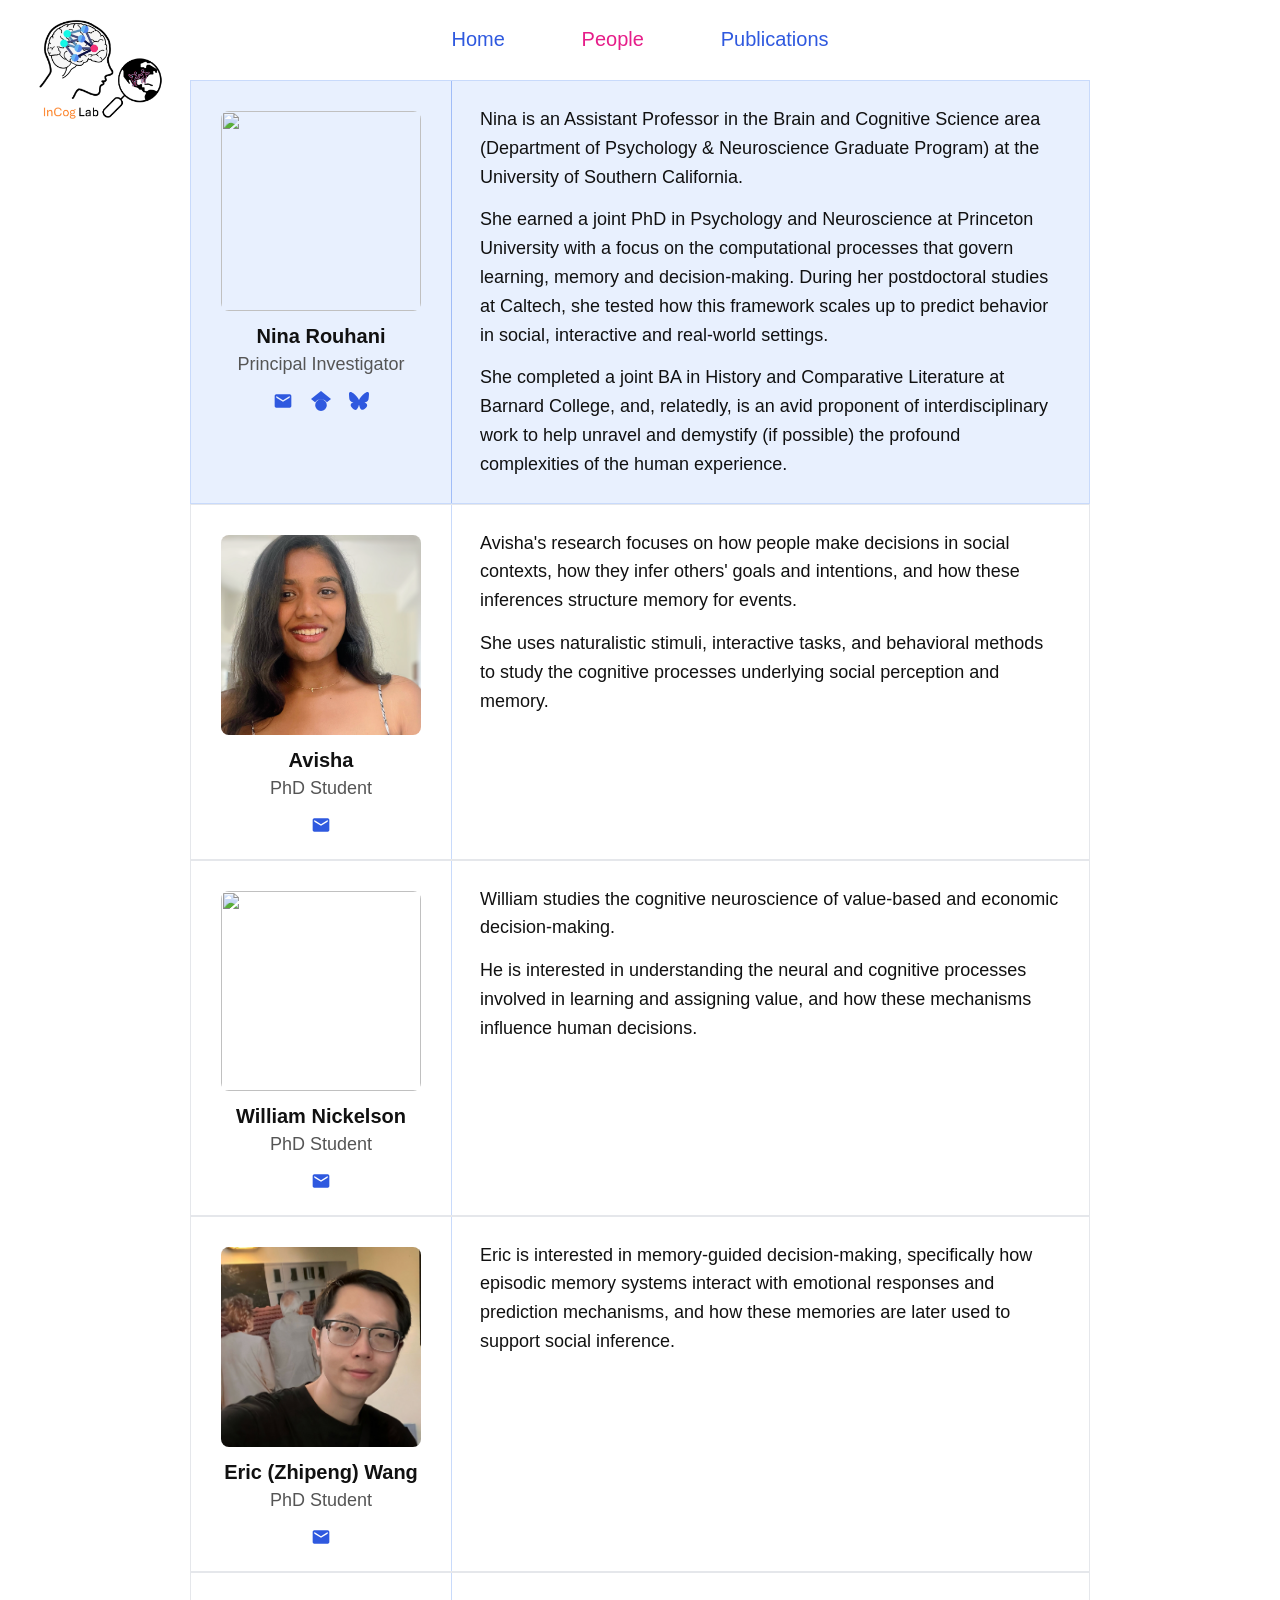
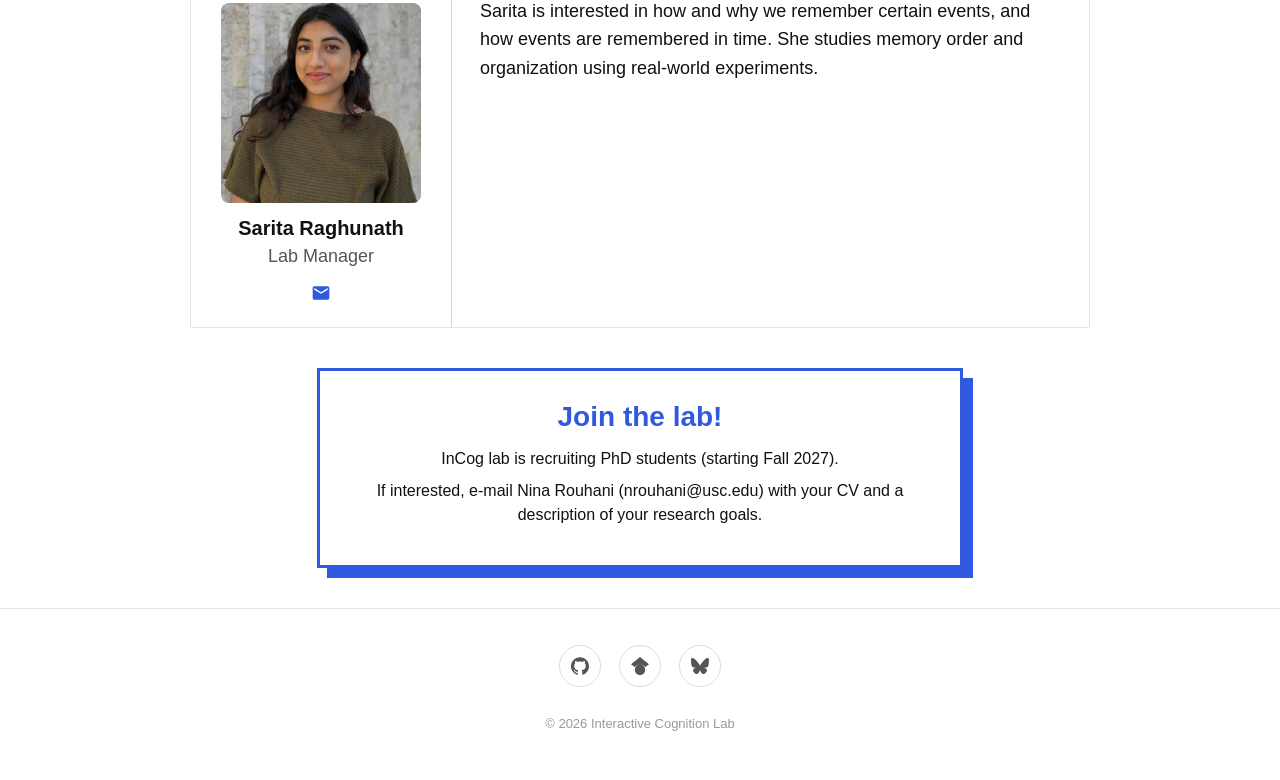
==== people.html @ 57843664 "Update people.html" ====
<!DOCTYPE html>
<html lang="en">
<head>
  <meta charset="UTF-8">
  <title>People | InCog Lab</title>
<meta name="description" content="Nina Rouhani">
<meta property="og:title" content="Dr. Nina Rouhani">
<meta property="og:description" content="Nina Rouhani">
<meta property="og:url" content="https://incoglab.github.io/people.html">

  <link rel="preload" href="images/facpic.jpg" as="image">
  <link rel="preload" href="images/avishacr.jpg" as="image">
  <link rel="stylesheet" href="styles.css">
  <link rel="stylesheet" href="people.css">
</head>
<body>

<img src="images/iconmini.jpg" class="mini-logo">

<nav>
  <a href="index.html">Home</a>
  <a href="people.html" class="active">People</a>
  <a href="publications.html">Publications</a>
</nav>

<div class="people-page">

  <!-- PI -->
  <div class="person-row pi">
    <div class="person-left">
      <img src="images/facpic.jpg" class="person-photo">
      <p class="person-name">Nina Rouhani</p>
      <p class="person-role">Principal Investigator</p>
      <div class="person-icons">
        <a href="mailto:nrouhani@usc.edu" class="person-link" title="Email">
          <svg viewBox="0 0 24 24" xmlns="http://www.w3.org/2000/svg"><path d="M20 4H4c-1.1 0-2 .9-2 2v12c0 1.1.9 2 2 2h16c1.1 0 2-.9 2-2V6c0-1.1-.9-2-2-2zm0 4l-8 5-8-5V6l8 5 8-5v2z"/></svg>
        </a>
        <a href="https://scholar.google.com/citations?user=mH-FwtcAAAAJ&hl=en" class="person-link" title="Google Scholar">
          <svg viewBox="0 0 24 24" xmlns="http://www.w3.org/2000/svg"><path d="M12 24a7 7 0 1 1 0-14 7 7 0 0 1 0 14zm0-24L0 9.5l4.838 3.94A8 8 0 0 1 12 10a8 8 0 0 1 7.162 3.44L24 9.5z"/></svg>
        </a>
        <a href="https://bsky.app/profile/ninarouhani.bsky.social" class="person-link" title="Bluesky">
          <svg viewBox="0 0 24 24" xmlns="http://www.w3.org/2000/svg"><path d="M12 10.8c-1.087-2.114-4.046-6.053-6.798-7.995C2.566.944 1.561 1.266.902 1.565.139 1.908 0 3.08 0 3.768c0 .69.378 5.65.624 6.479.815 2.736 3.713 3.66 6.383 3.364.136-.02.275-.039.415-.056-.138.022-.276.04-.415.056-3.912.58-7.387 2.005-2.83 7.078 5.013 5.19 6.87-1.113 7.823-4.308.953 3.195 2.05 9.271 7.733 4.308 4.267-4.308 1.172-6.498-2.74-7.078a8.741 8.741 0 0 1-.415-.056c.14.017.279.036.415.056 2.67.297 5.568-.628 6.383-3.364.246-.828.624-5.79.624-6.478 0-.69-.139-1.861-.902-2.204-.659-.299-1.664-.62-4.3 1.24C16.046 4.748 13.087 8.687 12 10.8z"/></svg>
        </a>
      </div>
    </div>
    <div class="person-bio">
    <p>Nina is an Assistant Professor in the Brain and Cognitive Science area (Department of Psychology & Neuroscience Graduate Program) at the University of Southern California.</p>
      <p>She earned a joint PhD in Psychology and Neuroscience at Princeton University with a focus on the computational processes that govern learning, memory and decision-making. During her postdoctoral studies at Caltech, she tested how this framework scales up to predict behavior in social, interactive and real-world settings.</p>
      <p>She completed a joint BA in History and Comparative Literature at Barnard College, and, relatedly, is an avid proponent of interdisciplinary work to help unravel and demystify (if possible) the profound complexities of the human experience.</p>
    </div>
  </div>

  <!-- Avisha -->
  <div class="person-row">
    <div class="person-left">
      <img src="images/avishacr.jpg" class="person-photo">
      <p class="person-name">Avisha</p>
      <p class="person-role">PhD Student</p>
      <div class="person-icons">
        <a href="mailto:avisha@usc.edu" class="person-link" title="Email">
          <svg viewBox="0 0 24 24" xmlns="http://www.w3.org/2000/svg"><path d="M20 4H4c-1.1 0-2 .9-2 2v12c0 1.1.9 2 2 2h16c1.1 0 2-.9 2-2V6c0-1.1-.9-2-2-2zm0 4l-8 5-8-5V6l8 5 8-5v2z"/></svg>
        </a>
      </div>
    </div>
    <div class="person-bio">
      <p>Avisha's research focuses on how people make decisions in social contexts, how they infer others' goals and intentions, and how these inferences structure memory for events.</p>
      <p>She uses naturalistic stimuli, interactive tasks, and behavioral methods to study the cognitive processes underlying social perception and memory.</p>
    </div>
  </div>

  <!-- Will -->
  <div class="person-row">
    <div class="person-left">
      <img src="images/will.jpg" class="person-photo">
      <p class="person-name">William Nickelson</p>
      <p class="person-role">PhD Student</p>
      <div class="person-icons">
        <a href="mailto:wnickels@usc.edu" class="person-link" title="Email">
          <svg viewBox="0 0 24 24" xmlns="http://www.w3.org/2000/svg"><path d="M20 4H4c-1.1 0-2 .9-2 2v12c0 1.1.9 2 2 2h16c1.1 0 2-.9 2-2V6c0-1.1-.9-2-2-2zm0 4l-8 5-8-5V6l8 5 8-5v2z"/></svg>
        </a>
      </div>
    </div>
    <div class="person-bio">
      <p>William studies the cognitive neuroscience of value-based and economic decision-making.</p>
      <p>He is interested in understanding the neural and cognitive processes involved in learning and assigning value, and how these mechanisms influence human decisions.</p>
    </div>
  </div>

  <!-- Eric -->
  <div class="person-row">
    <div class="person-left">
      <img src="images/eric.jpg" class="person-photo">
      <p class="person-name">Eric (Zhipeng) Wang</p>
      <p class="person-role">PhD Student</p>
      <div class="person-icons">
        <a href="mailto:wangzhip@usc.edu" class="person-link" title="Email">
          <svg viewBox="0 0 24 24" xmlns="http://www.w3.org/2000/svg"><path d="M20 4H4c-1.1 0-2 .9-2 2v12c0 1.1.9 2 2 2h16c1.1 0 2-.9 2-2V6c0-1.1-.9-2-2-2zm0 4l-8 5-8-5V6l8 5 8-5v2z"/></svg>
        </a>
      </div>
    </div>
    <div class="person-bio">
      <p>Eric is interested in memory-guided decision-making, specifically how episodic memory systems interact with emotional responses and prediction mechanisms, and how these memories are later used to support social inference.</p>
    </div>
  </div>

  <!-- Sarita -->
  <div class="person-row">
    <div class="person-left">
      <img src="images/sarita.jpg" class="person-photo">
      <p class="person-name">Sarita Raghunath</p>
      <p class="person-role">Lab Manager</p>
      <div class="person-icons">
        <a href="mailto:saritara@usc.edu" class="person-link" title="Email">
          <svg viewBox="0 0 24 24" xmlns="http://www.w3.org/2000/svg"><path d="M20 4H4c-1.1 0-2 .9-2 2v12c0 1.1.9 2 2 2h16c1.1 0 2-.9 2-2V6c0-1.1-.9-2-2-2zm0 4l-8 5-8-5V6l8 5 8-5v2z"/></svg>
        </a>
      </div>
    </div>
    <div class="person-bio">
      <p> Sarita is interested in how and why we remember certain events, and how events are remembered in time. She studies memory order and organization using real-world experiments.</p>
    </div>
  </div>

  <!-- Join the lab -->
  <div class="join-box"> 
    <h2>Join the lab!</h2>
    <p>InCog lab is recruiting PhD students (starting Fall 2027).</p>
    <p>If interested, e-mail Nina Rouhani (nrouhani@usc.edu) with your CV and a description of your research goals.</p>
  </div>

</div>

<footer>
  <div class="social-icons">
    <a href="mailto:nrouhani@usc.edu" class="social-link" title="Email">
      <svg viewBox="0 0 24 24" xmlns="http://www.w3.org/2000/svg">
        <path d="M12 .297c-6.63 0-12 5.373-12 12 0 5.303 3.438 9.8 8.205 11.385.6.113.82-.258.82-.577 0-.285-.01-1.04-.015-2.04-3.338.724-4.042-1.61-4.042-1.61C4.422 18.07 3.633 17.7 3.633 17.7c-1.087-.744.084-.729.084-.729 1.205.084 1.838 1.236 1.838 1.236 1.07 1.835 2.809 1.305 3.495.998.108-.776.417-1.305.76-1.605-2.665-.3-5.466-1.332-5.466-5.93 0-1.31.465-2.38 1.235-3.22-.135-.303-.54-1.523.105-3.176 0 0 1.005-.322 3.3 1.23.96-.267 1.98-.399 3-.405 1.02.006 2.04.138 3 .405 2.28-1.552 3.285-1.23 3.285-1.23.645 1.653.24 2.873.12 3.176.765.84 1.23 1.91 1.23 3.22 0 4.61-2.805 5.625-5.475 5.92.42.36.81 1.096.81 2.22 0 1.606-.015 2.896-.015 3.286 0 .315.21.69.825.57C20.565 22.092 24 17.592 24 12.297c0-6.627-5.373-12-12-12"/>
      </svg>
    </a>
    <a href="https://scholar.google.com/citations?user=mH-FwtcAAAAJ&hl=en" class="social-link" title="Google Scholar">
      <svg viewBox="0 0 24 24" xmlns="http://www.w3.org/2000/svg">
        <path d="M12 24a7 7 0 1 1 0-14 7 7 0 0 1 0 14zm0-24L0 9.5l4.838 3.94A8 8 0 0 1 12 10a8 8 0 0 1 7.162 3.44L24 9.5z"/>
      </svg>
    </a>
    <a href="https://bsky.app/profile/ninarouhani.bsky.social" class="social-link" title="Bluesky">
      <svg role="img" viewBox="0 0 24 24" xmlns="http://www.w3.org/2000/svg"><title>Bluesky</title><path d="M5.202 2.857C7.954 4.922 10.913 9.11 12 11.358c1.087-2.247 4.046-6.436 6.798-8.501C20.783 1.366 24 .213 24 3.883c0 .732-.42 6.156-.667 7.037-.856 3.061-3.978 3.842-6.755 3.37 4.854.826 6.089 3.562 3.422 6.299-5.065 5.196-7.28-1.304-7.847-2.97-.104-.305-.152-.448-.153-.327 0-.121-.05.022-.153.327-.568 1.666-2.782 8.166-7.847 2.97-2.667-2.737-1.432-5.473 3.422-6.3-2.777.473-5.899-.308-6.755-3.369C.42 10.04 0 4.615 0 3.883c0-3.67 3.217-2.517 5.202-1.026"/></svg>
    </a>
  </div>
  <p class="footer-text">© 2026 Interactive Cognition Lab</p>
</footer>

</body>
</html>
---- styles.css ----
html, body {
  margin: 0;
  padding: 0;
  overflow-x: hidden;
  overflow-y: auto;
  font-family: Arial, Helvetica, sans-serif;
  background: white;
}

body {
  color: #111;
  position: relative;
}

img {
  display: block;
}

.mini-logo {
  position: absolute;
  top: 10px;
  left: 20px;
  width: 150px;
  height: auto;
  z-index: 20;
}

nav {
  position: absolute;
  top: 28px;
  left: 50%;
  transform: translateX(-50%);
  z-index: 20;
  display: flex;
  align-items: center;
  gap: clamp(40px, 6vw, 110px);
}

nav a {
  text-decoration: none;
  font-size: 20px;
  font-weight: 500;
  color: #2f59df;
}
nav a.active {
  color: #e61d89;
}

nav a.active:hover,
nav a:hover {
  color: #f96e05;
}

.section {
  box-sizing: border-box;
  min-height: auto;
}

.section.white {
  display: flex;
  align-items: center;
  justify-content: center;
  gap: 24px;
  padding: 80px 70px 50px;
  background: white;
  min-height: 70vh;
}


.big-logo {
  width: auto;
  height: 250px;
  flex-shrink: 0;
}

.white-text {
  display: flex;
  flex-direction: column;
  gap: 10px;
  max-width: 690px;
  text-align: center
}

.section.white h4 {
  margin: 0;
  font-size: 20px;
  font-weight: 400;
  line-height: 1.25;
  text-align: center;
}

.section.white p {
  margin: 8px 0 0;
  font-size: 20px;
  font-weight: 400;
  line-height: 1.25;
  text-align: center;
}


.section.blue {
  position: relative;
  background: #6699ff;
  padding: 40px 0 80px;
  min-height: 70vh;
  overflow: hidden;
}

.section.blue h4 {
  position: relative;
  z-index: 1;
  width: min(82vw, 980px);
  margin: 0 auto 14px;
  background: white;
  border-radius: 28px;
  padding: 16px 28px;
  box-sizing: border-box;
  color: #2453d6;
  font-size: 20px;
  font-weight: 400;
  line-height: 1.25;
  text-align: center;
}

.section.blue p {
  position: relative;
  z-index: 1;
  width: min(82vw, 980px);
  margin: 12px auto;
  background: white;
  padding: 18px 28px;
  box-sizing: border-box;
  color: #e61d89;
  font-size: 20px;
  font-weight: 400;
  line-height: 1.25;
  text-align: center;
  border-right: 6px solid #e61d89;
  border-bottom: 6px solid #e61d89;
}

footer {
  background: white;
  border-top: 1px solid #e5e7eb;
  padding: 36px 70px;
  display: flex;
  flex-direction: column;
  align-items: center;
  gap: 16px;
}

.footer-text {
  font-size: 13px;
  color: #999;
}

.social-icons {
  display: flex;
  gap: 18px;
  align-items: center;
}

.social-link {
  display: flex;
  align-items: center;
  justify-content: center;
  width: 40px;
  height: 40px;
  border-radius: 50%;
  border: 1.5px solid #ddd;
  color: #555;
  text-decoration: none;
  transition: border-color 0.2s, color 0.2s;
}

.social-link:hover {
  border-color: #2f59df;
  color: #2f59df;
}

.social-link svg {
  width: 18px;
  height: 18px;
  fill: currentColor;
}

@media (max-width: 1000px) {
  nav {
    right: 30px;
    gap: 40px;
  }

  .section.white {
    flex-direction: column;
    text-align: center;
  }

  .white-text {
    max-width: 760px;
  }

  .section.white p {
    text-align: center;
  }
}.page-header {
  position: relative;
  height: 150px;
}
---- people.css ----
.people-page {
  padding-top: 80px;
  max-width: 900px;
  margin: 0 auto;
}

.person-row {
  display: flex;
  flex-direction: row;
  border: 1px solid #e5e7eb;
  background: white;
  overflow: hidden;
}

.person-row.pi {
  border-color: #c8dafb;
  background: #e8f0fe;
}

.person-left {
  width: 220px;
  min-width: 220px;
  display: flex;
  flex-direction: column;
  align-items: center;
  padding: 30px 20px 20px;
  gap: 6px;
}

.person-photo {
  width: 200px;
  height: 200px;
  border-radius: 8px;
  object-fit: cover;
  display: block;
}

.person-name {
  margin: 8px 0 0;
  font-size: 20px;
  font-weight: 600;
  color: #111;
  text-align: center;
}

.person-role {
  margin: 0;
  font-size: 18px;
  color: #555;
  text-align: center;
}

.person-icons {
  display: flex;
  gap: 10px;
  margin-top: 6px;
}

.person-link {
  display: flex;
  align-items: center;
  justify-content: center;
  width: 28px;
  height: 28px;
  color: #2f59df;
  text-decoration: none;
}

.person-link svg {
  width: 20px;
  height: 20px;
  fill: currentColor;
}

.person-link:hover {
  color: #e61d89;
}

.person-bio {
  flex: 1;
  min-width: 0;
  padding: 24px 28px;
  background: white;
  border-left: 1px solid #c8dafb;
  font-size: 18px;
  line-height: 1.6;
  color: #111;
  text-align: left;
  columns: 1;
}

.person-row.pi .person-bio {
  background: #e8f0fe;
  border-left-color: #a0bdf8;
}

.person-bio p {
  margin: 0 0 14px;
  width: 100%;
}

.person-bio p:last-child {
  margin-bottom: 0;
}

.join-box {
  margin: 40px auto;
  width: min(80%, 560px);
  border: 3px solid #2f59df;
  padding: 30px 40px;
  text-align: center;
  box-shadow: 10px 10px 0px #2f59df;
}

.join-box h2 {
  color: #2f59df;
  font-size: 28px;
  font-weight: 700;
  margin: 0 0 14px;
}

.join-box p {
  font-size: 16px;
  color: #111;
  line-height: 1.5;
  margin: 0 0 8px;
}
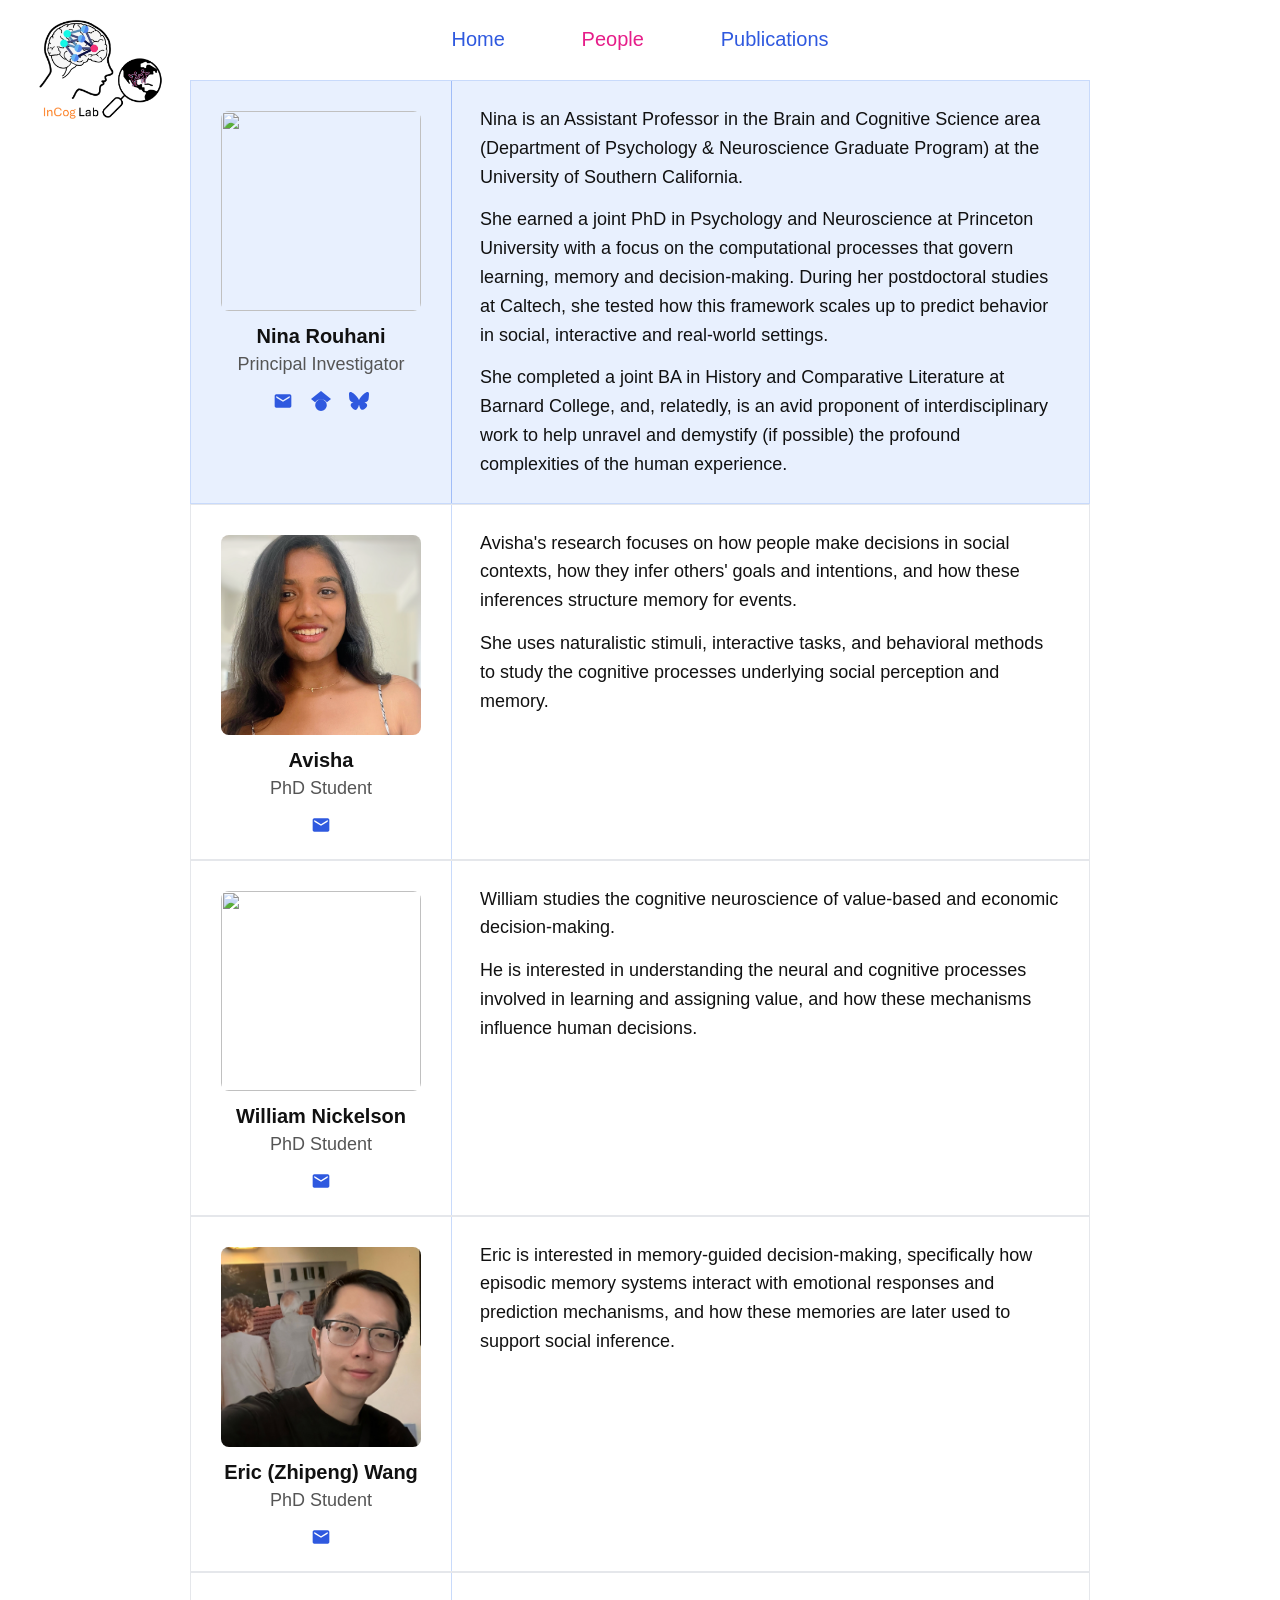
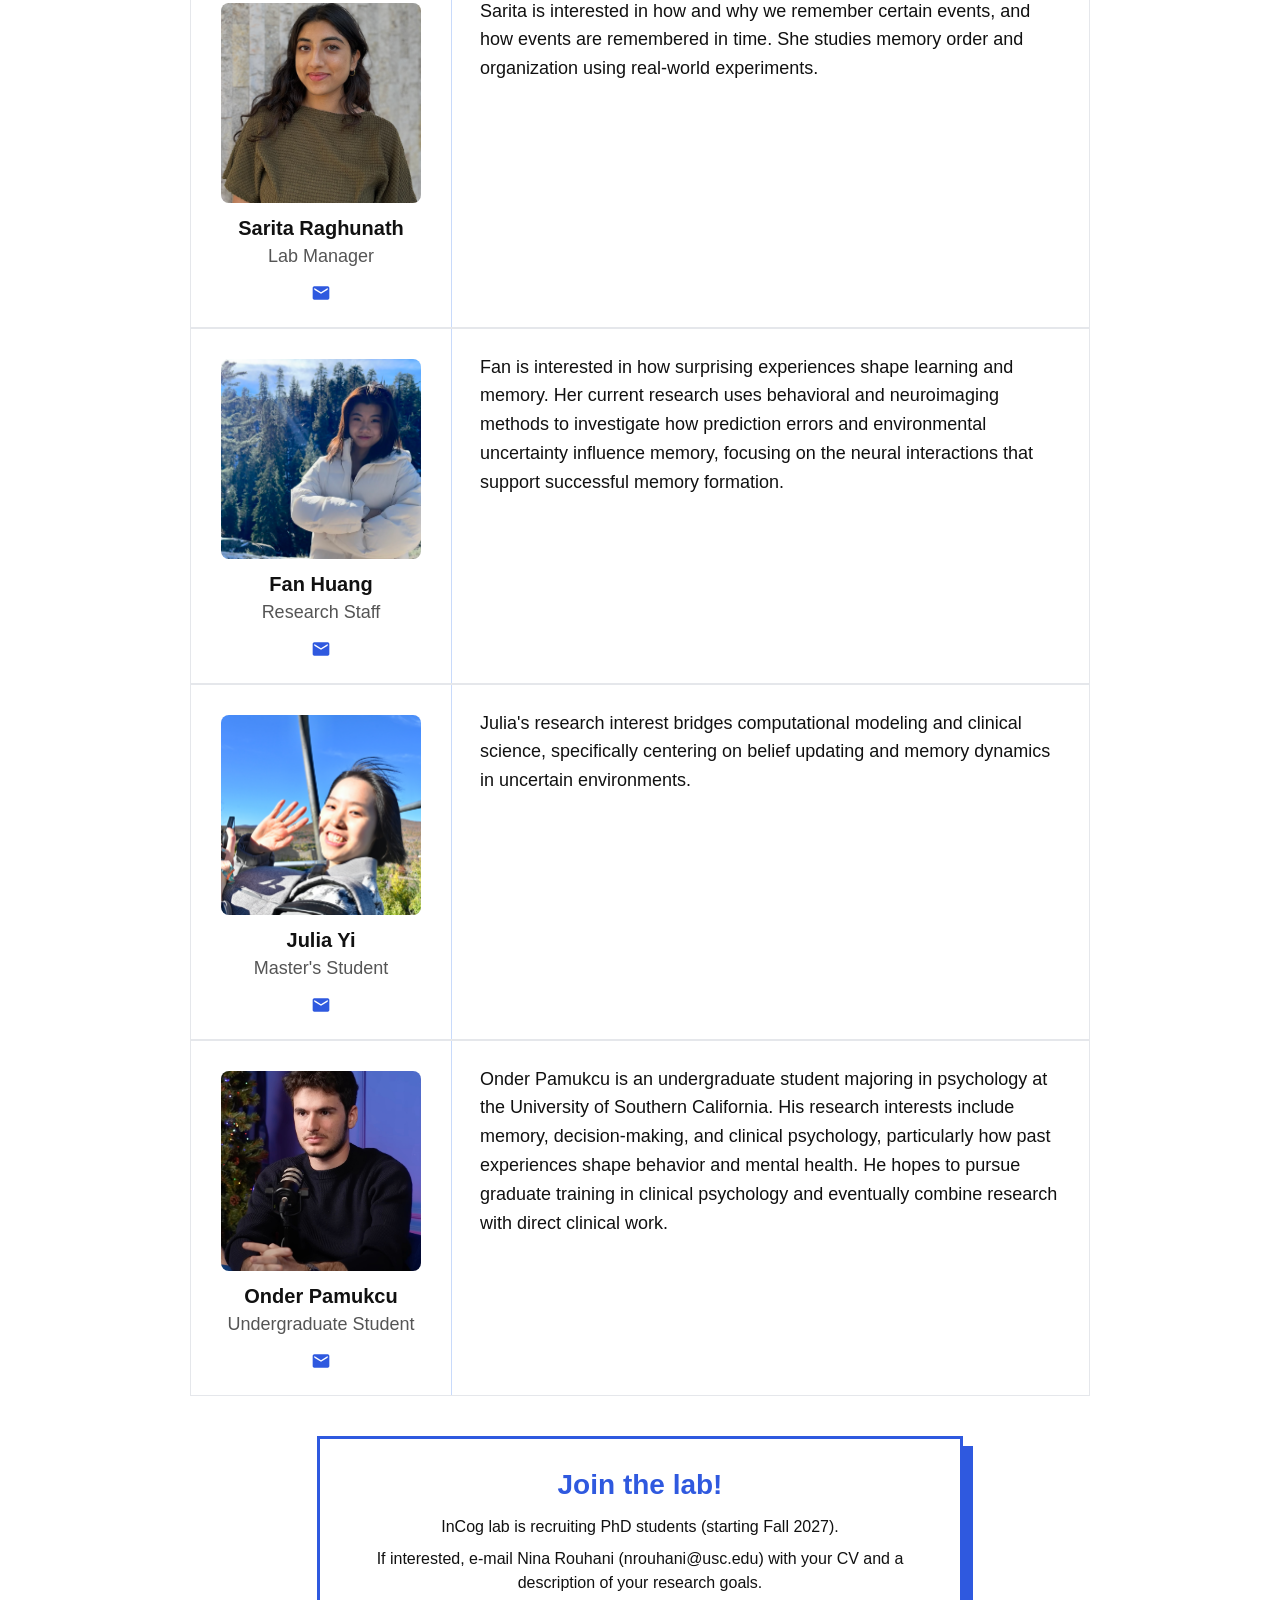
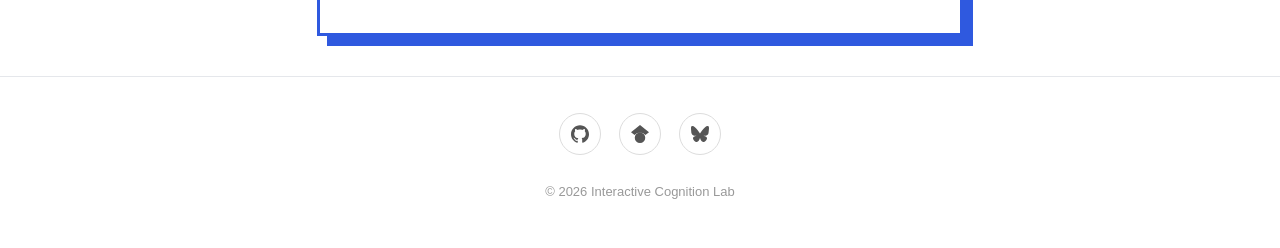
==== commit 35736ef8: "new lab members!" ====
--- a/people.html
+++ b/people.html
@@ -120,6 +120,56 @@
     </div>
   </div>
 
+    <!-- Fan -->
+  <div class="person-row">
+    <div class="person-left">
+      <img src="images/fan_pic.jpg" class="person-photo">
+      <p class="person-name">Fan Huang</p>
+      <p class="person-role">Research Staff</p>
+      <div class="person-icons">
+        <a href="mailto:fhuang06@usc.edu" class="person-link" title="Email">
+          <svg viewBox="0 0 24 24" xmlns="http://www.w3.org/2000/svg"><path d="M20 4H4c-1.1 0-2 .9-2 2v12c0 1.1.9 2 2 2h16c1.1 0 2-.9 2-2V6c0-1.1-.9-2-2-2zm0 4l-8 5-8-5V6l8 5 8-5v2z"/></svg>
+        </a>
+      </div>
+    </div>
+    <div class="person-bio">
+      <p> 
+Fan is interested in how surprising experiences shape learning and memory.
+Her current research uses behavioral and neuroimaging methods to investigate how prediction errors and environmental uncertainty influence memory, focusing on the neural interactions that support successful memory formation.</p>
+    </div>
+  </div>
+    <!-- Julia -->
+  <div class="person-row">
+    <div class="person-left">
+      <img src="images/julia_pic.jpg" class="person-photo">
+      <p class="person-name">Julia Yi</p>
+      <p class="person-role">Master's Student</p>
+      <div class="person-icons">
+        <a href="mailto:jiaheyi@usc.edu" class="person-link" title="Email">
+          <svg viewBox="0 0 24 24" xmlns="http://www.w3.org/2000/svg"><path d="M20 4H4c-1.1 0-2 .9-2 2v12c0 1.1.9 2 2 2h16c1.1 0 2-.9 2-2V6c0-1.1-.9-2-2-2zm0 4l-8 5-8-5V6l8 5 8-5v2z"/></svg>
+        </a>
+      </div>
+    </div>
+    <div class="person-bio">
+      <p>Julia's research interest bridges computational modeling and clinical science, specifically centering on belief updating and memory dynamics in uncertain environments.</p>
+    </div>
+  </div>
+    <!-- Onder -->
+  <div class="person-row">
+    <div class="person-left">
+      <img src="images/onder_pic.jpg" class="person-photo">
+      <p class="person-name">Onder Pamukcu</p>
+      <p class="person-role"> Undergraduate Student</p>
+      <div class="person-icons">
+        <a href="mailto:opamukcu@usc.edu" class="person-link" title="Email">
+          <svg viewBox="0 0 24 24" xmlns="http://www.w3.org/2000/svg"><path d="M20 4H4c-1.1 0-2 .9-2 2v12c0 1.1.9 2 2 2h16c1.1 0 2-.9 2-2V6c0-1.1-.9-2-2-2zm0 4l-8 5-8-5V6l8 5 8-5v2z"/></svg>
+        </a>
+      </div>
+    </div>
+    <div class="person-bio">
+      <p>Onder Pamukcu is an undergraduate student majoring in psychology at the University of Southern California. His research interests include memory, decision-making, and clinical psychology, particularly how past experiences shape behavior and mental health. He hopes to pursue graduate training in clinical psychology and eventually combine research with direct clinical work.</p>
+    </div>
+  </div>
   <!-- Join the lab -->
   <div class="join-box"> 
     <h2>Join the lab!</h2>
--- a/styles.css
+++ b/styles.css
@@ -97,10 +97,9 @@
   text-align: center;
 }
 
-
 .section.blue {
   position: relative;
-  background: #6699ff;
+  background: linear-gradient(135deg, #a1c4fd 0%, #6699ff 100%);
   padding: 40px 0 80px;
   min-height: 70vh;
   overflow: hidden;
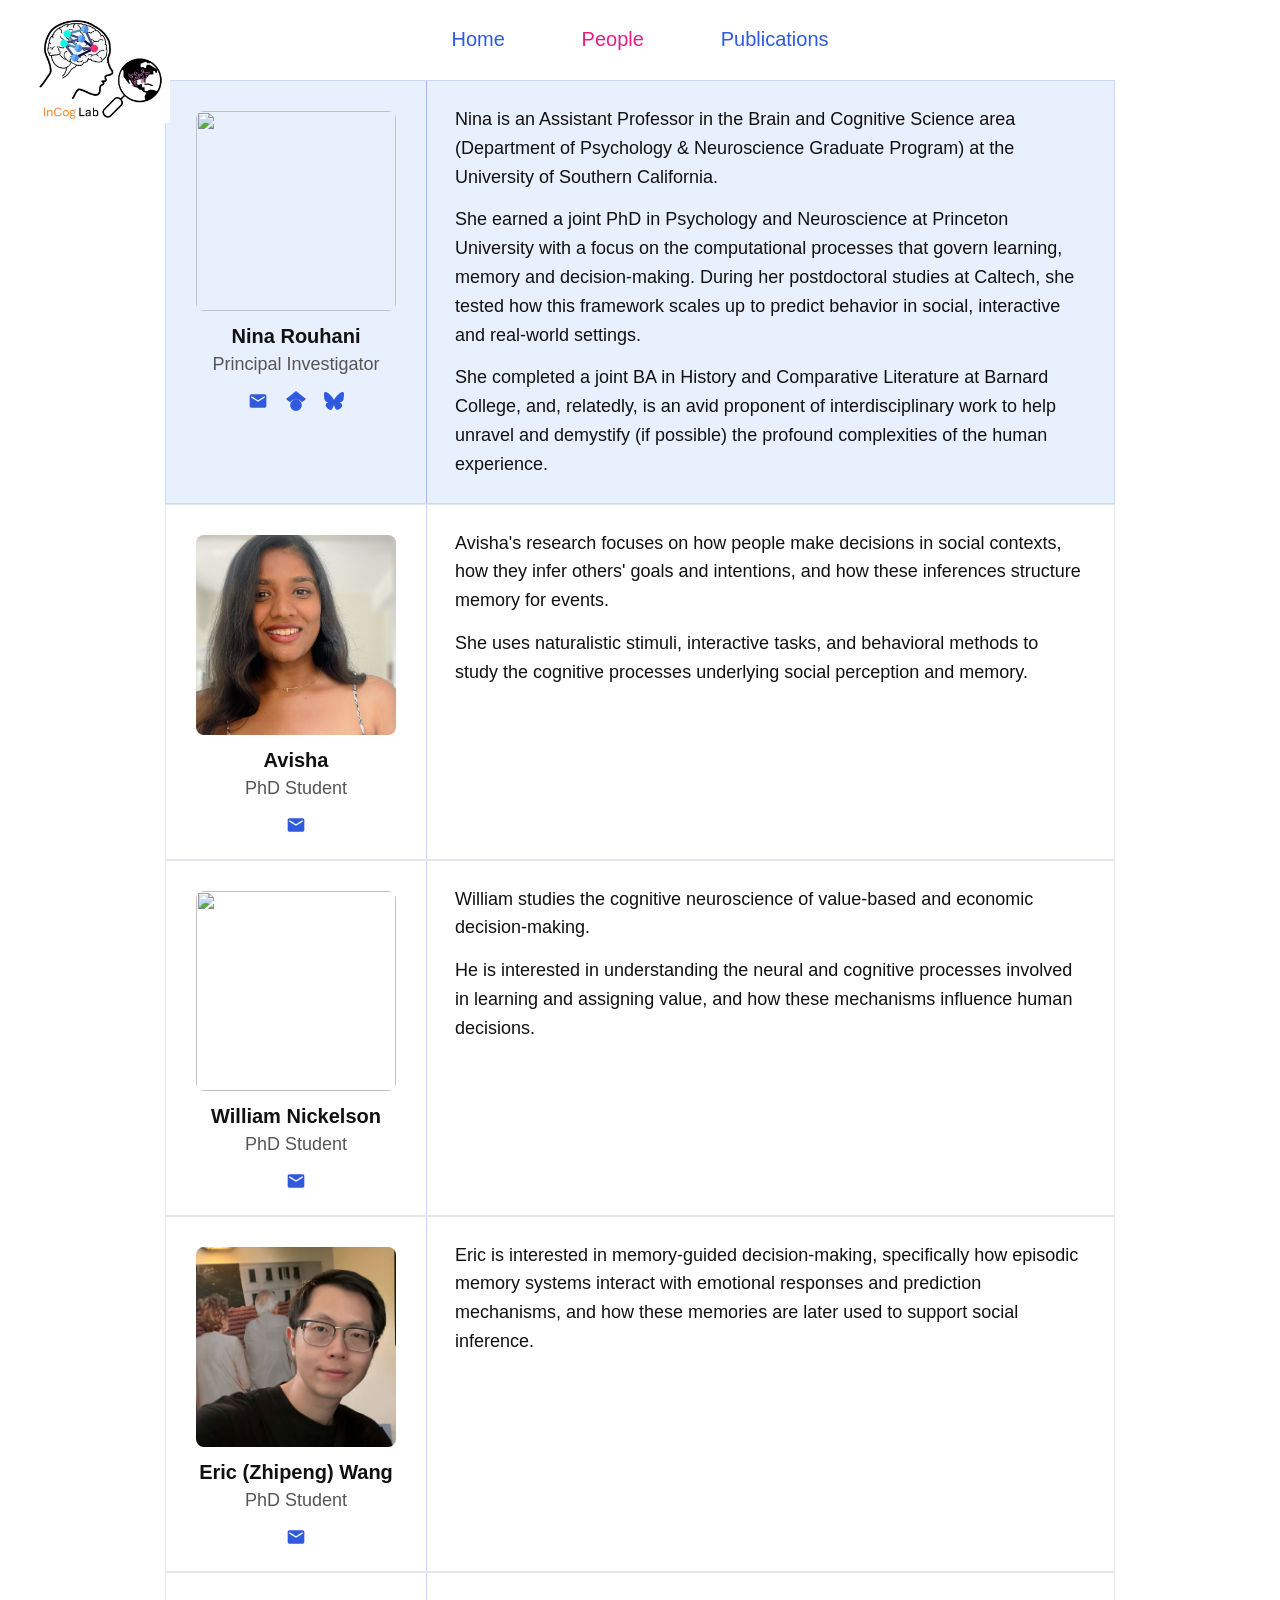
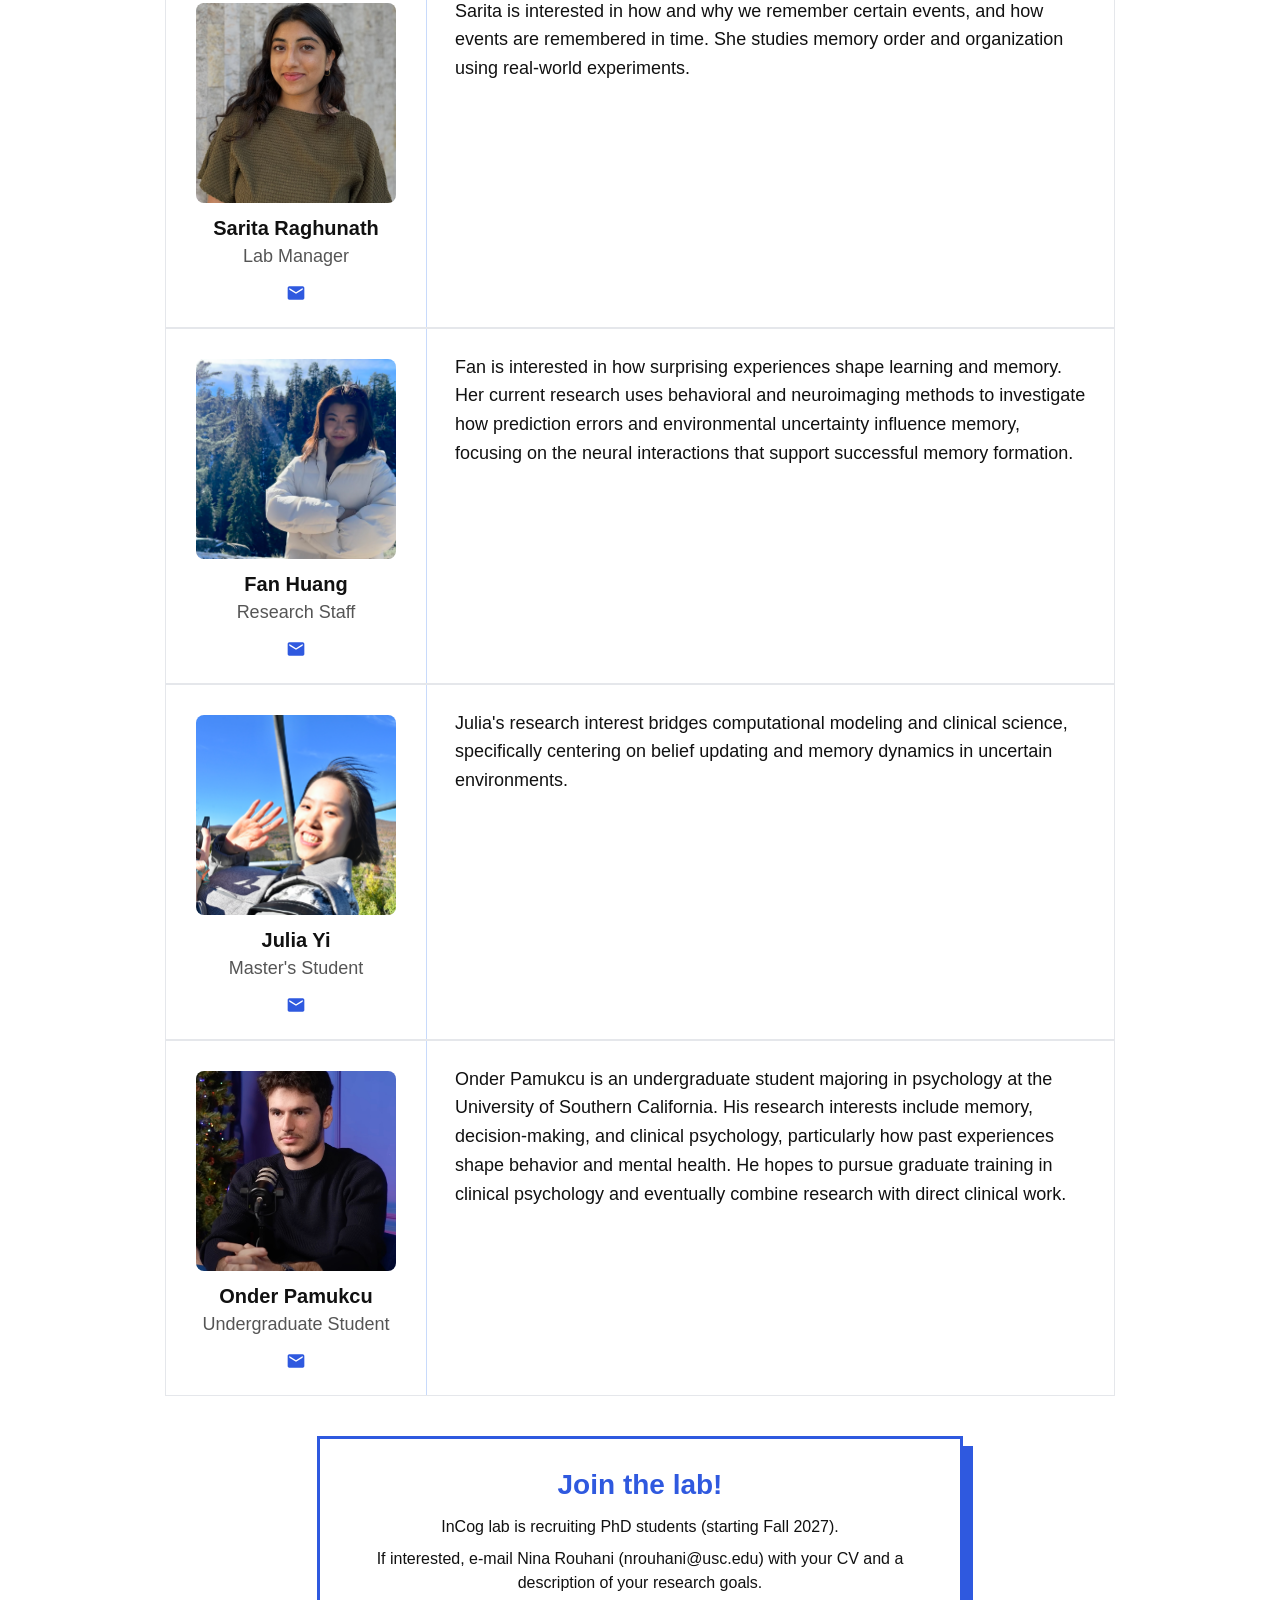
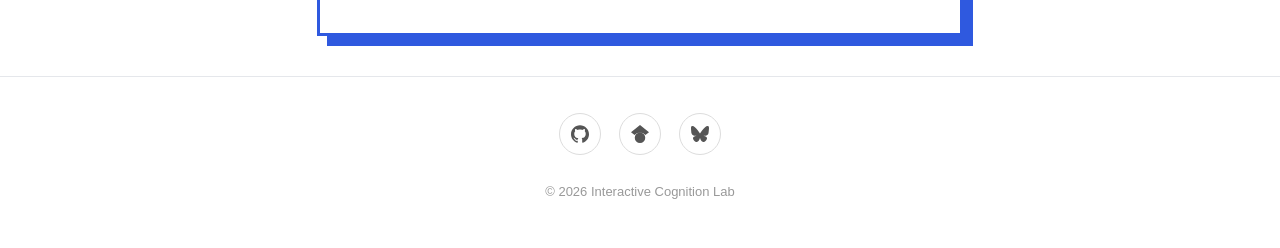
==== commit 675f231f: "people page" ====
--- a/people.html
+++ b/people.html
@@ -116,7 +116,7 @@
       </div>
     </div>
     <div class="person-bio">
-      <p> Sarita is interested in how and why we remember certain events, and how events are remembered in time. She studies memory order and organization using real-world experiments.</p>
+      <p> Sarita is interested in how and why we remember certain events, and how events are remembered in time. She studies memory order and organization using real-world experiments. </p>
     </div>
   </div>
 
--- a/styles.css
+++ b/styles.css
@@ -61,11 +61,10 @@
   align-items: center;
   justify-content: center;
   gap: 24px;
-  padding: 80px 70px 50px;
-  background: white;
-  min-height: 70vh;
-}
-
+  padding: clamp(40px, 8vh, 80px) clamp(24px, 6vw, 70px) clamp(24px, 5vh, 50px);
+  background: white;
+  min-height: 50vh;
+}
 
 .big-logo {
   width: auto;
@@ -100,11 +99,10 @@
 .section.blue {
   position: relative;
   background: linear-gradient(135deg, #a1c4fd 0%, #6699ff 100%);
-  padding: 40px 0 80px;
-  min-height: 70vh;
+  padding: clamp(24px, 5vh, 40px) 0 clamp(40px, 8vh, 80px);
+  min-height: 50vh;
   overflow: hidden;
 }
-
 .section.blue h4 {
   position: relative;
   z-index: 1;
@@ -141,7 +139,7 @@
 footer {
   background: white;
   border-top: 1px solid #e5e7eb;
-  padding: 36px 70px;
+  padding: clamp(20px, 4vh, 36px) clamp(24px, 6vw, 70px);
   display: flex;
   flex-direction: column;
   align-items: center;
--- a/people.css
+++ b/people.css
@@ -1,6 +1,7 @@
 .people-page {
   padding-top: 80px;
-  max-width: 900px;
+  width: 80vw;
+  max-width: 950px;
   margin: 0 auto;
 }
 
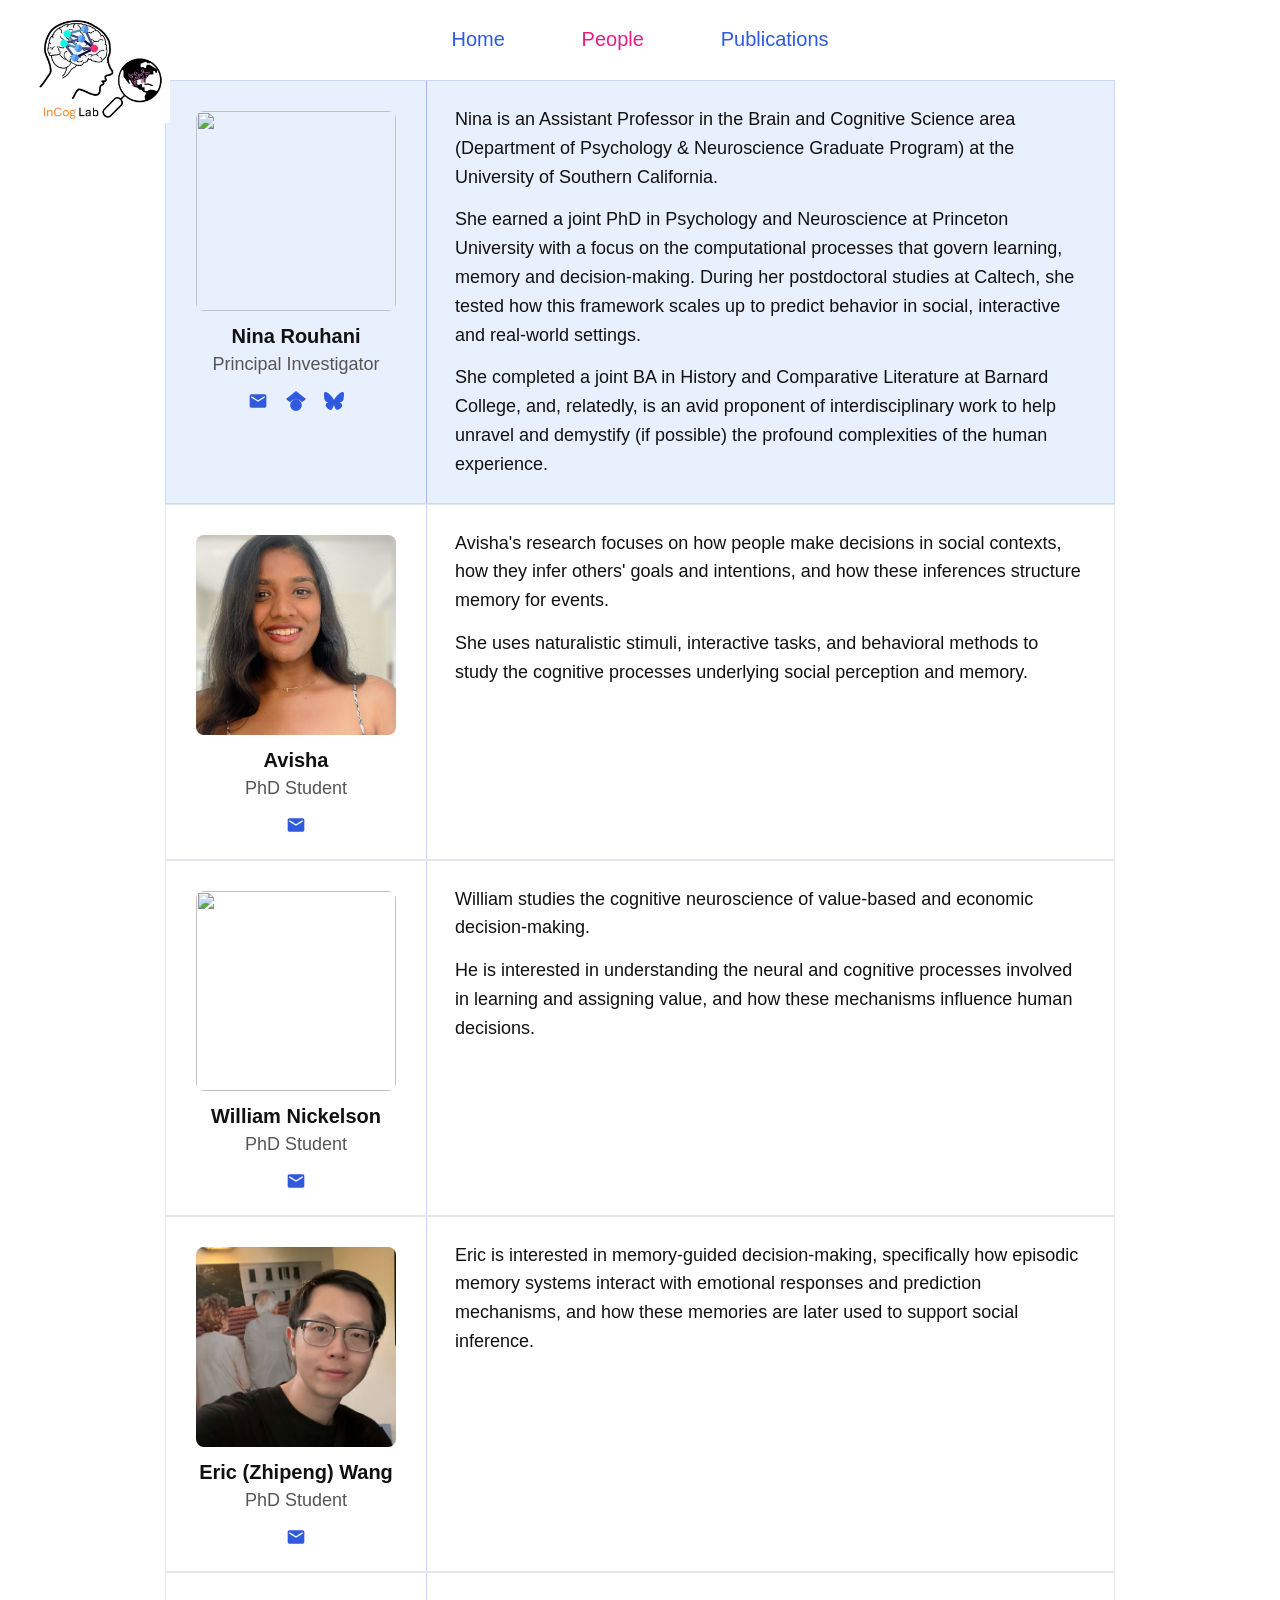
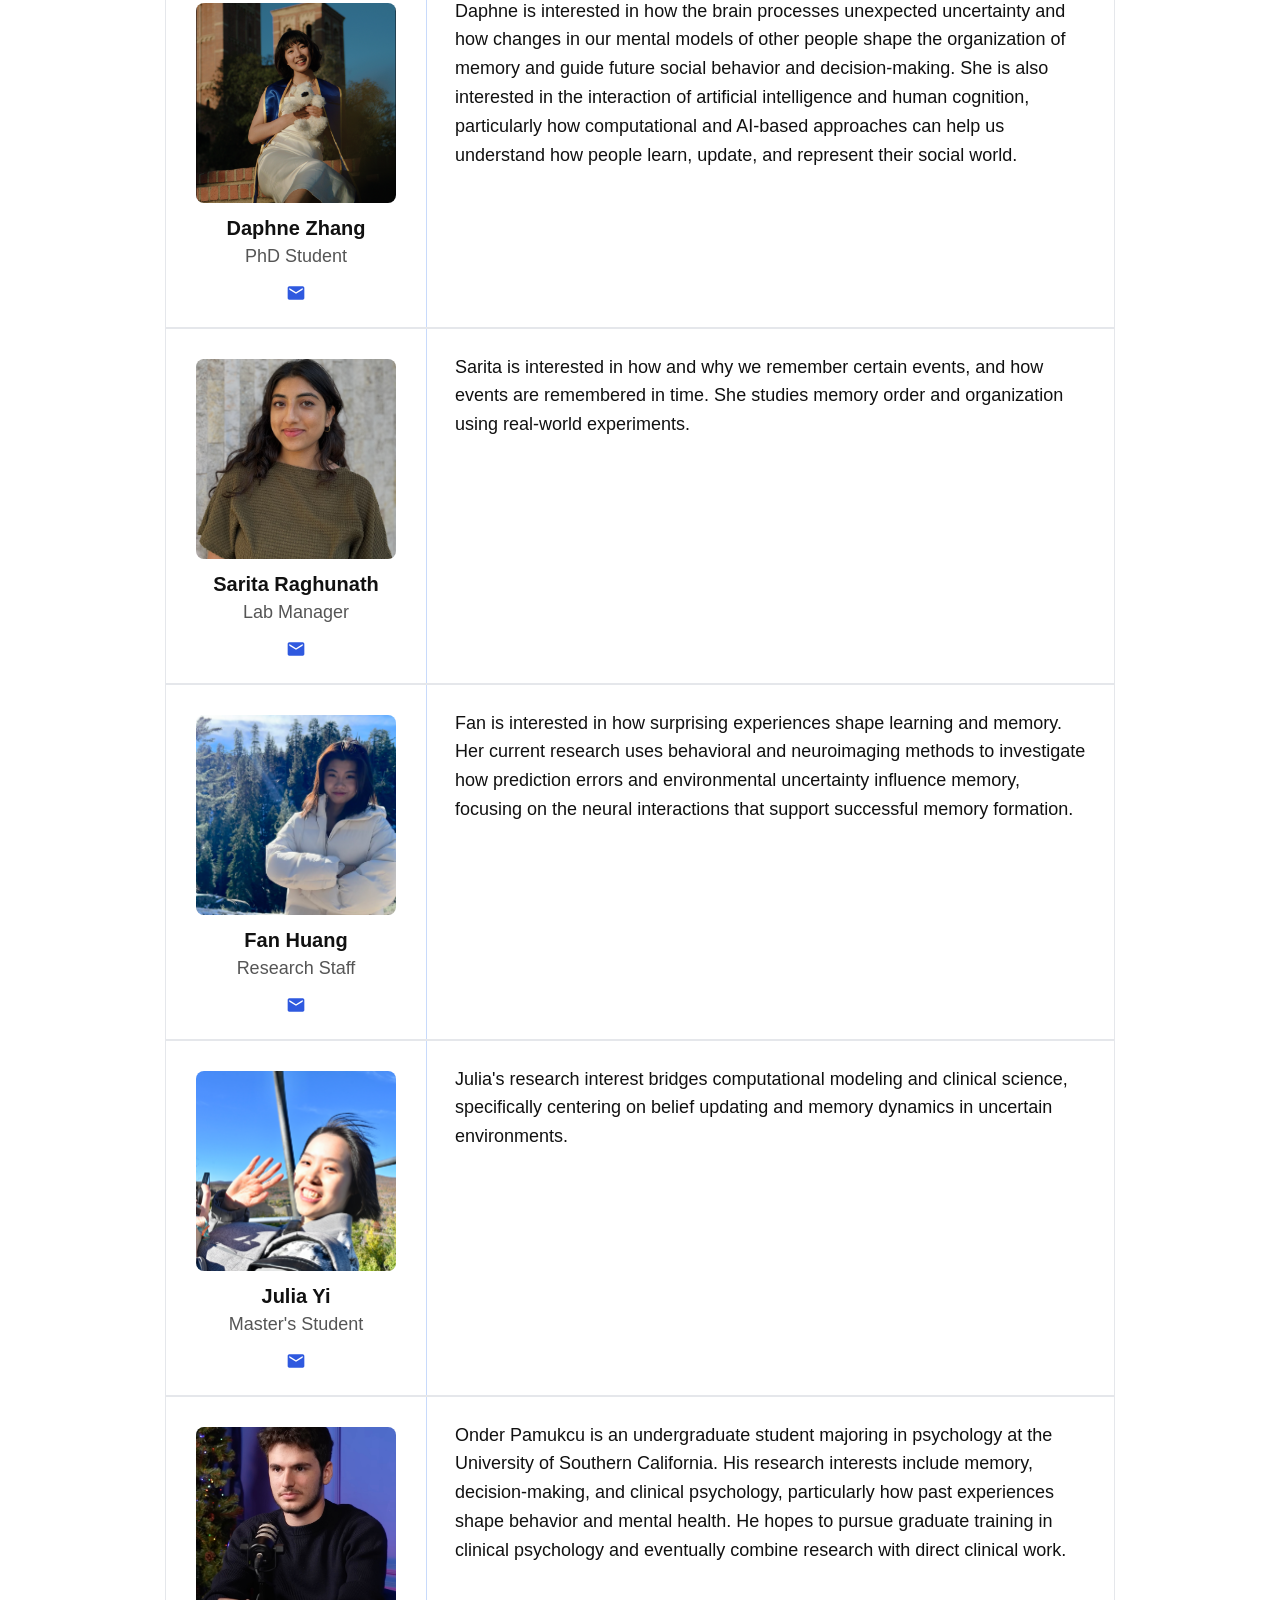
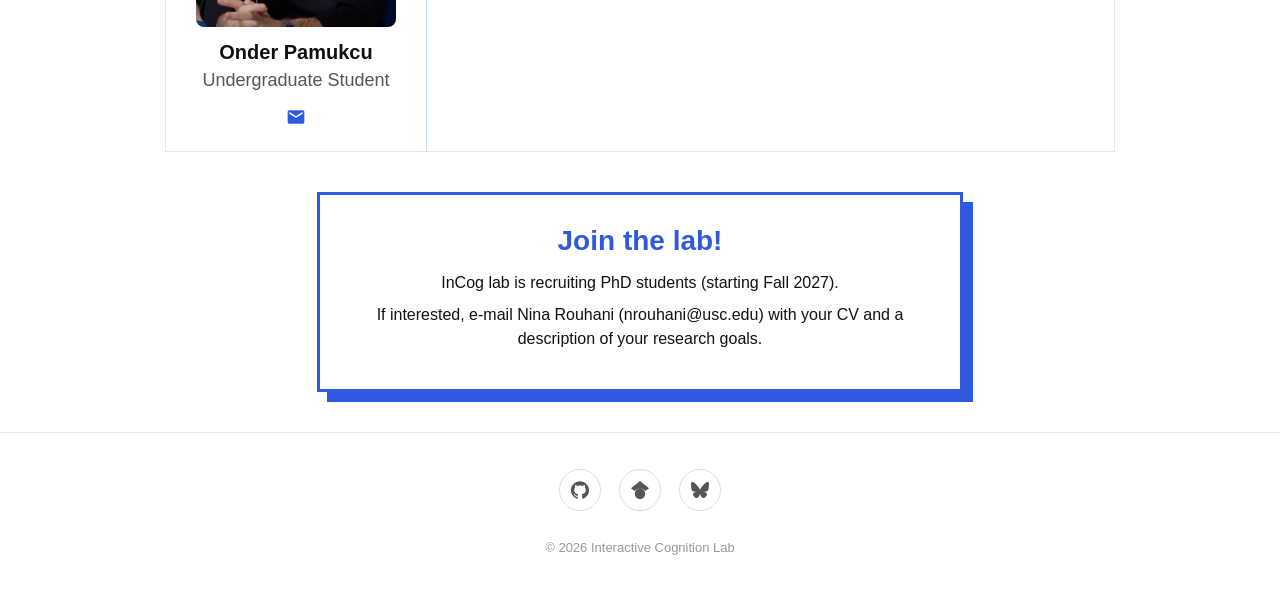
==== commit a13ce5af: "new lab members" ====
--- a/people.html
+++ b/people.html
@@ -102,7 +102,23 @@
       <p>Eric is interested in memory-guided decision-making, specifically how episodic memory systems interact with emotional responses and prediction mechanisms, and how these memories are later used to support social inference.</p>
     </div>
   </div>
-
+<!-- Daphne -->
+  <div class="person-row">
+    <div class="person-left">
+      <img src="images/daphne_pic.jpg" class="person-photo">
+      <p class="person-name">Daphne Zhang</p>
+      <p class="person-role">PhD Student</p>
+      <div class="person-icons">
+        <a href="mailto:yiyangz5@usc.edu" class="person-link" title="Email">
+          <svg viewBox="0 0 24 24" xmlns="http://www.w3.org/2000/svg"><path d="M20 4H4c-1.1 0-2 .9-2 2v12c0 1.1.9 2 2 2h16c1.1 0 2-.9 2-2V6c0-1.1-.9-2-2-2zm0 4l-8 5-8-5V6l8 5 8-5v2z"/></svg>
+        </a>
+      </div>
+    </div>
+    <div class="person-bio">
+      <p>Daphne is interested in how the brain processes unexpected uncertainty and how changes in our mental models of other people shape the organization of memory and guide future social behavior and decision-making. She is also interested in the interaction of artificial intelligence and human cognition, particularly how computational and AI-based approaches can help us understand how people learn, update, and represent their social world. 
+</p>
+    </div>
+  </div>
   <!-- Sarita -->
   <div class="person-row">
     <div class="person-left">
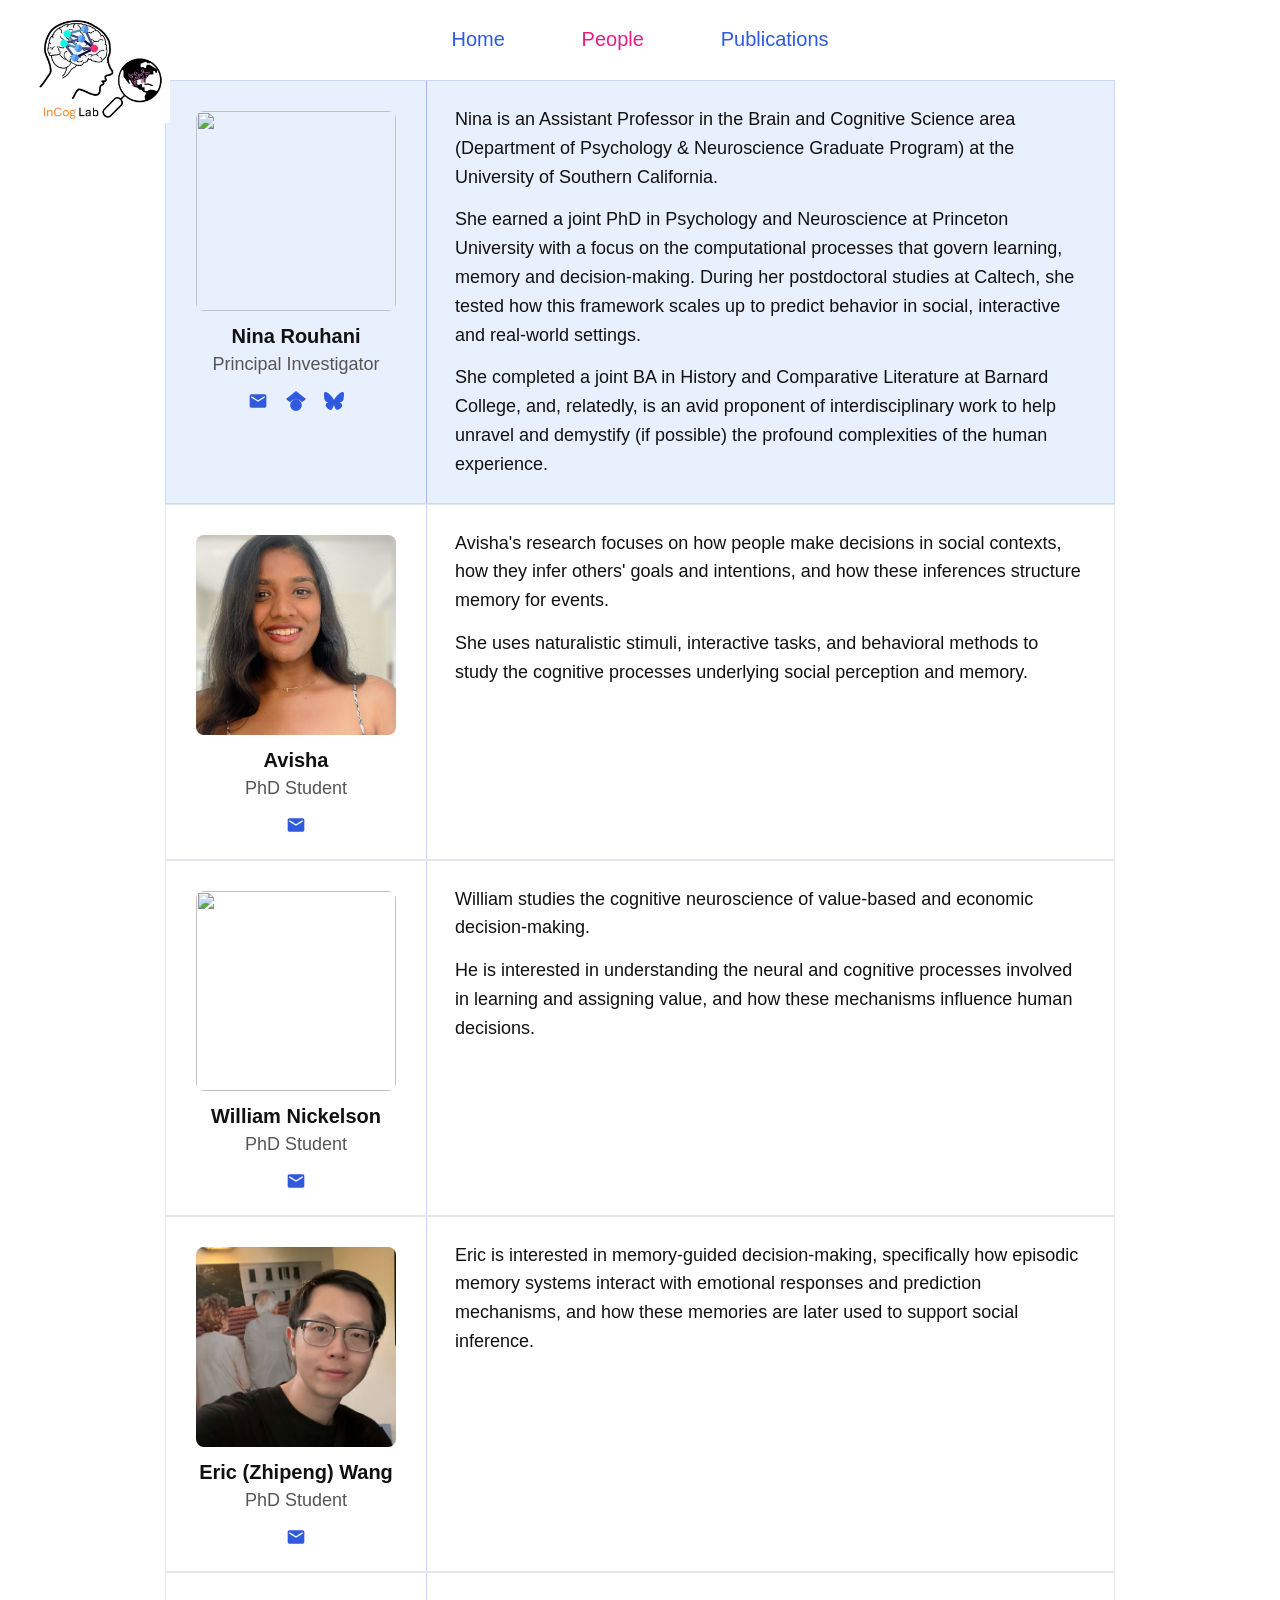
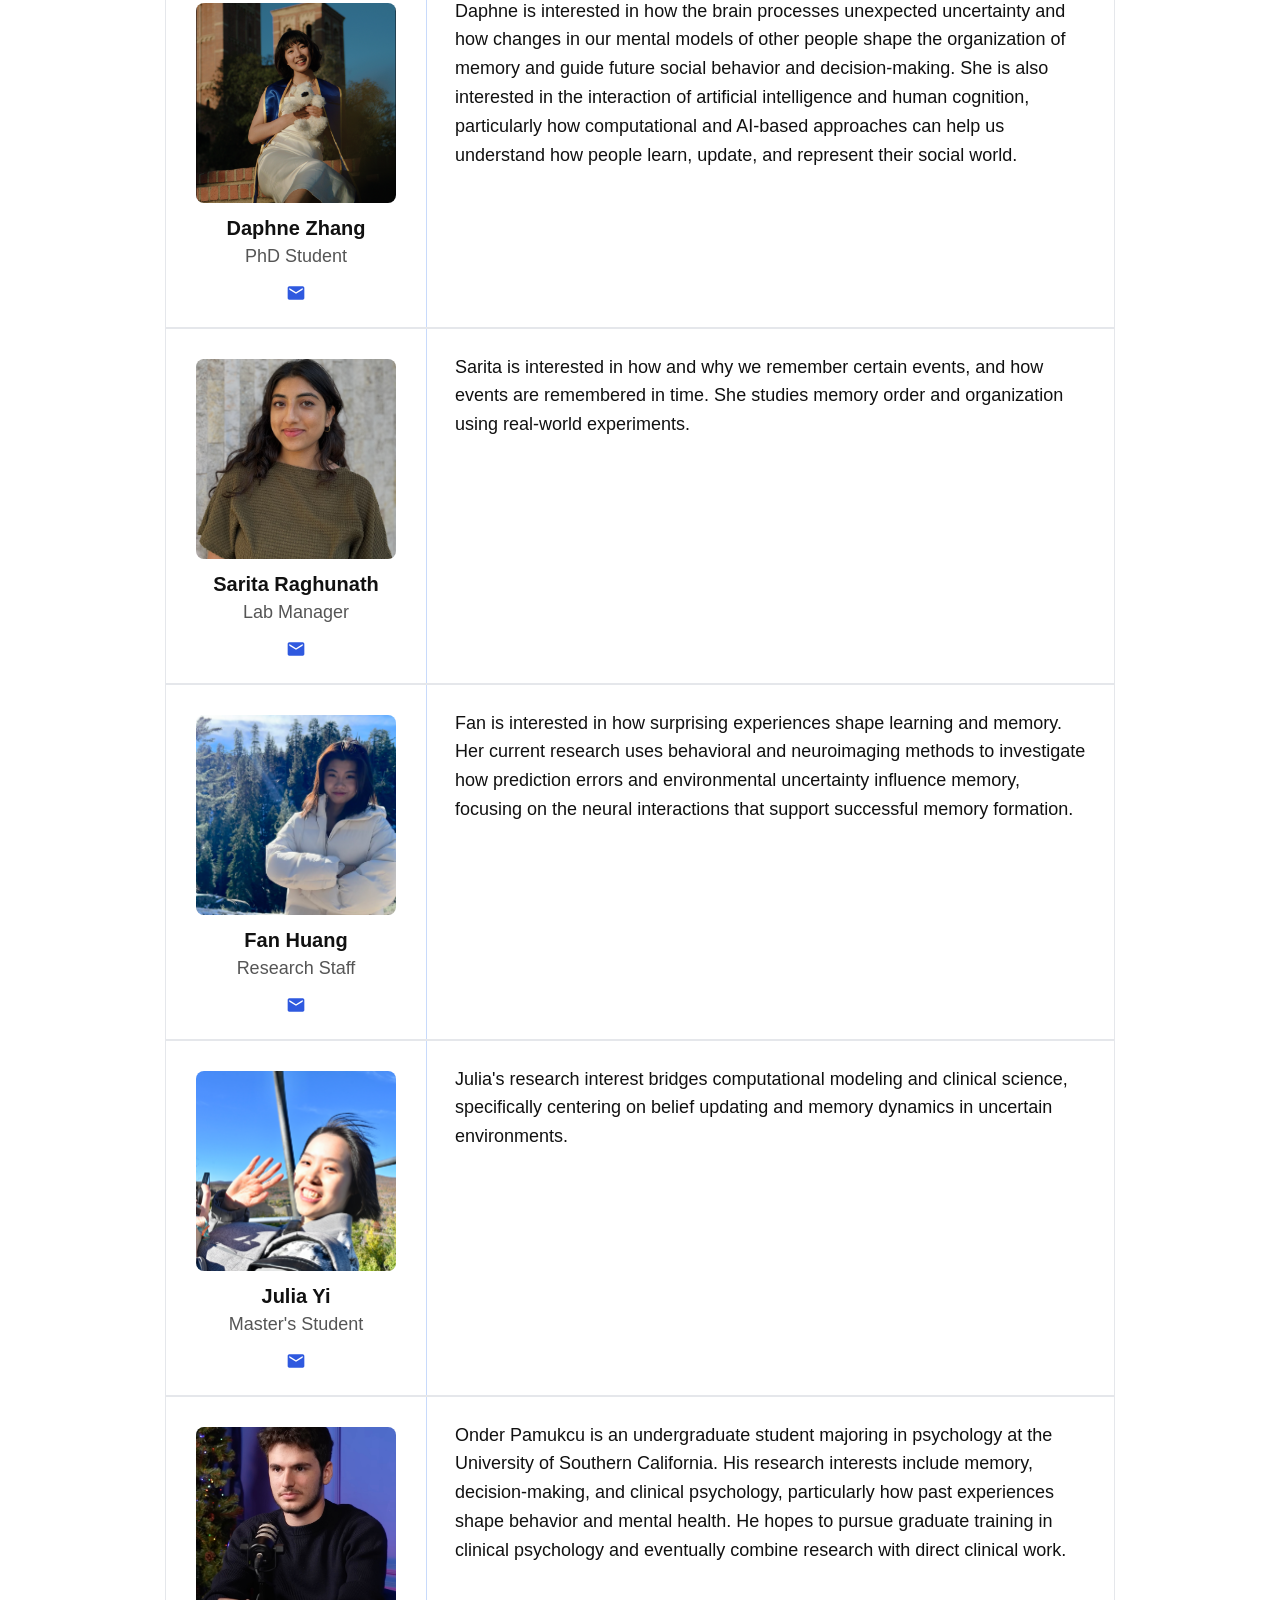
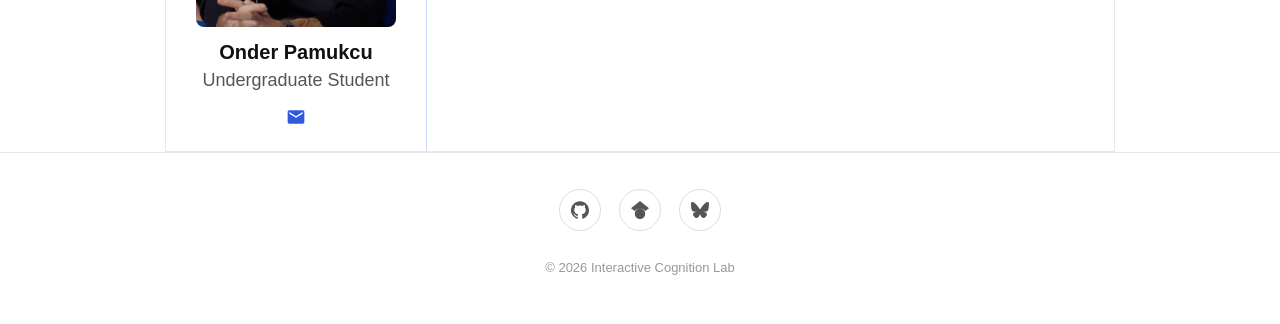
==== commit a6fd70b8: "Update people.html" ====
--- a/people.html
+++ b/people.html
@@ -186,12 +186,12 @@
       <p>Onder Pamukcu is an undergraduate student majoring in psychology at the University of Southern California. His research interests include memory, decision-making, and clinical psychology, particularly how past experiences shape behavior and mental health. He hopes to pursue graduate training in clinical psychology and eventually combine research with direct clinical work.</p>
     </div>
   </div>
-  <!-- Join the lab -->
+  <!-- Join the lab
   <div class="join-box"> 
     <h2>Join the lab!</h2>
     <p>InCog lab is recruiting PhD students (starting Fall 2027).</p>
     <p>If interested, e-mail Nina Rouhani (nrouhani@usc.edu) with your CV and a description of your research goals.</p>
-  </div>
+  </div>-->
 
 </div>
 
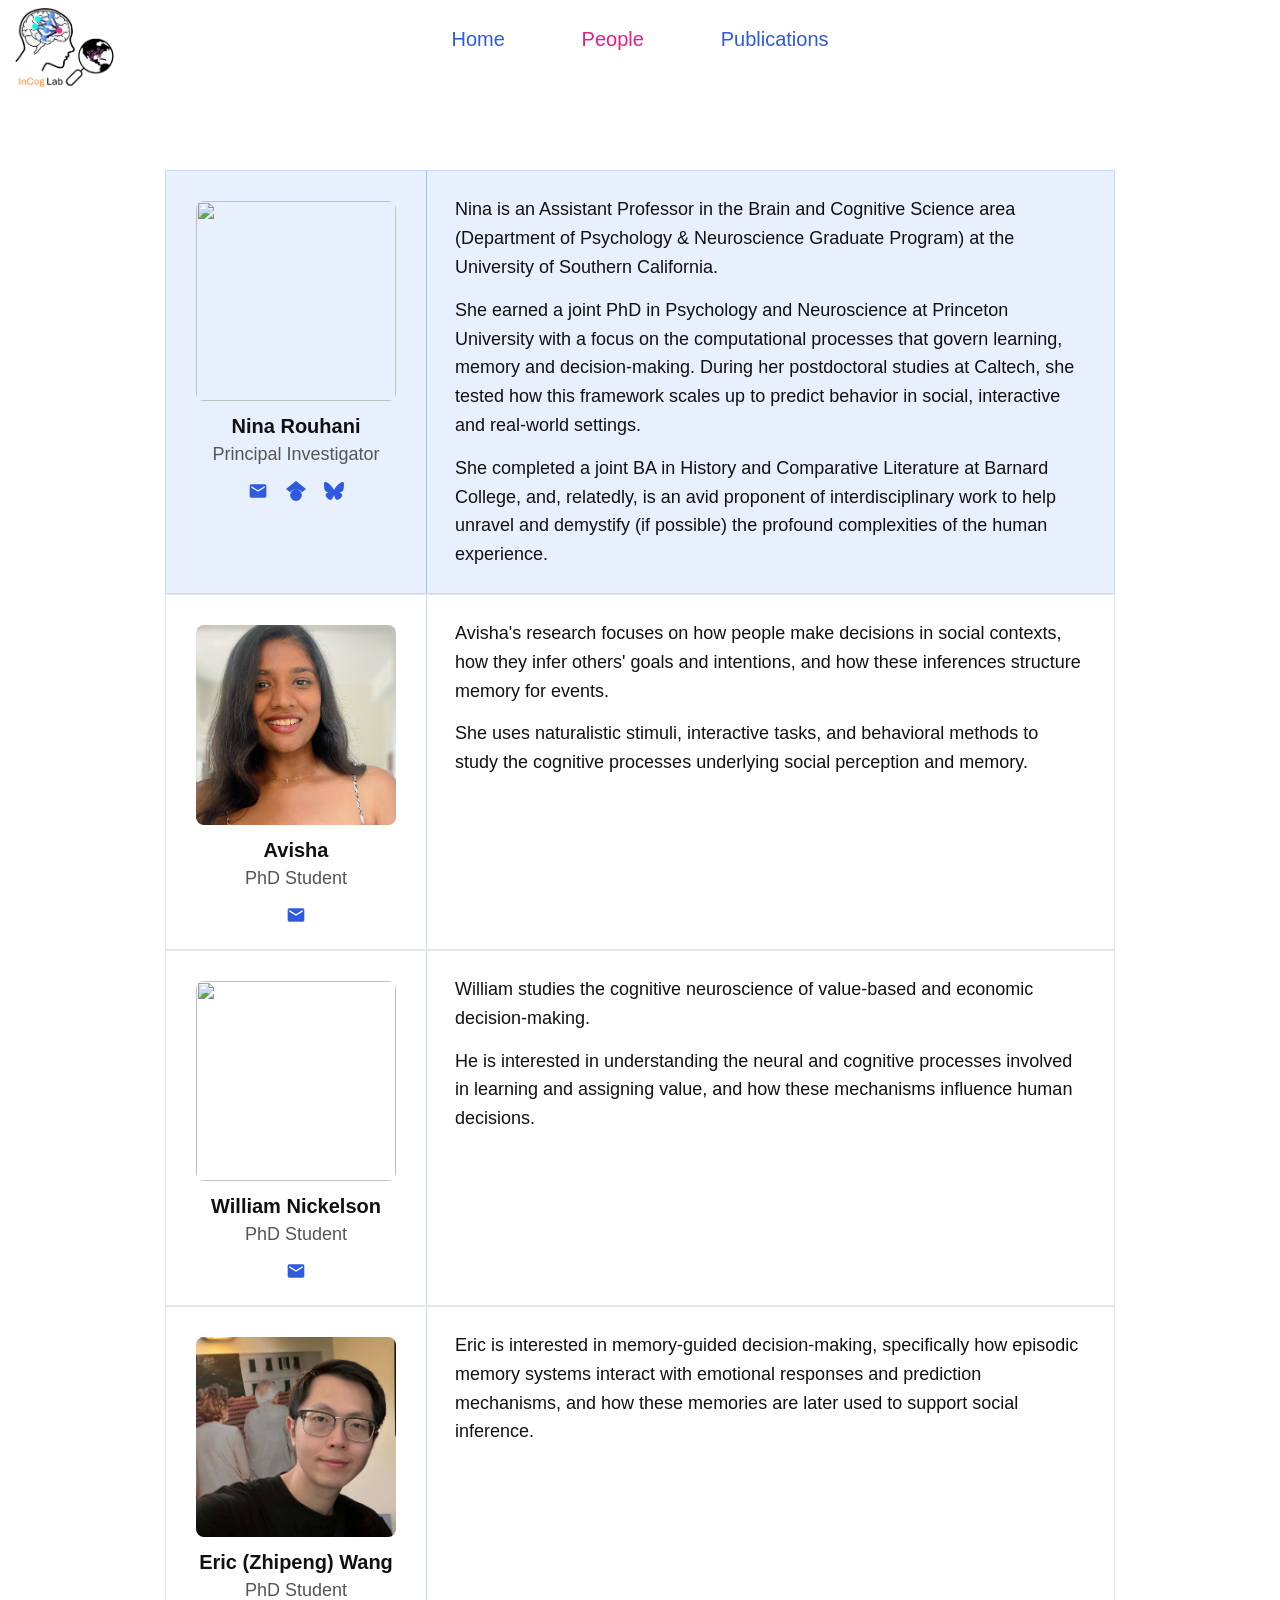
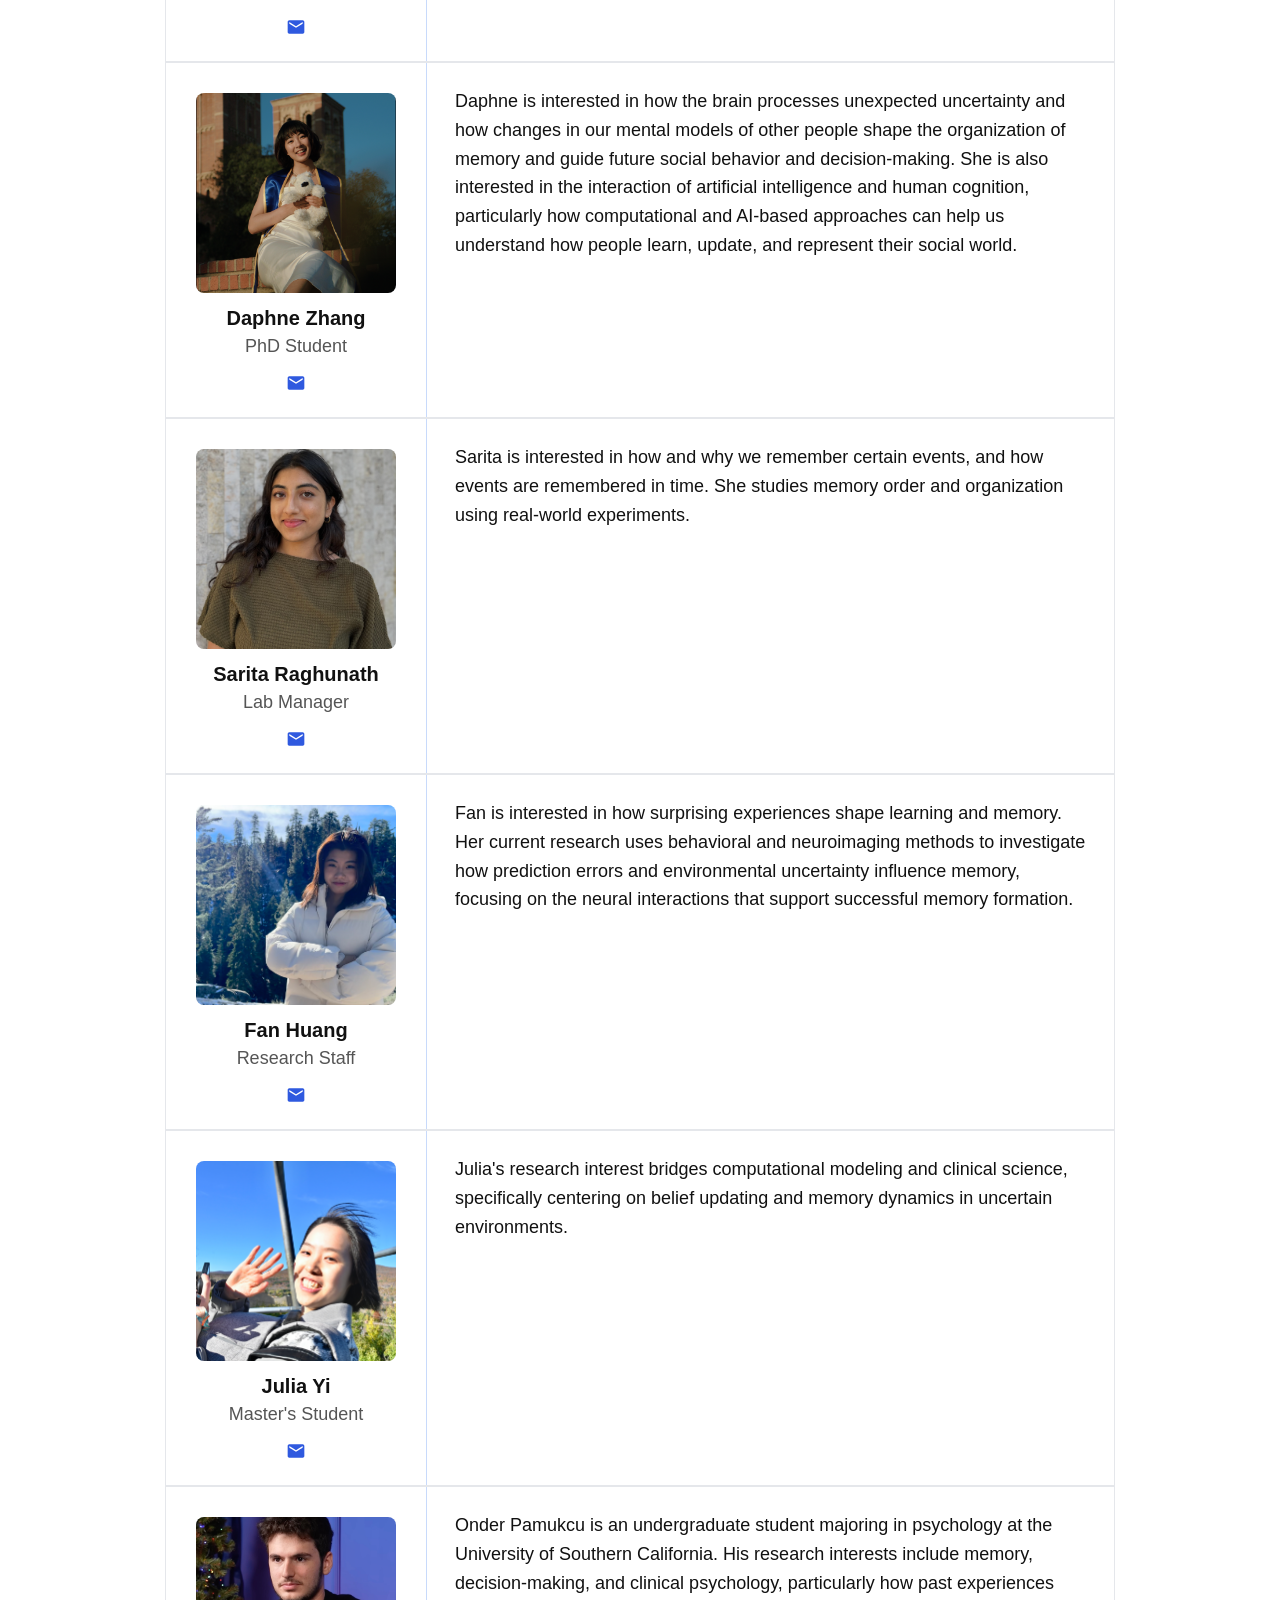
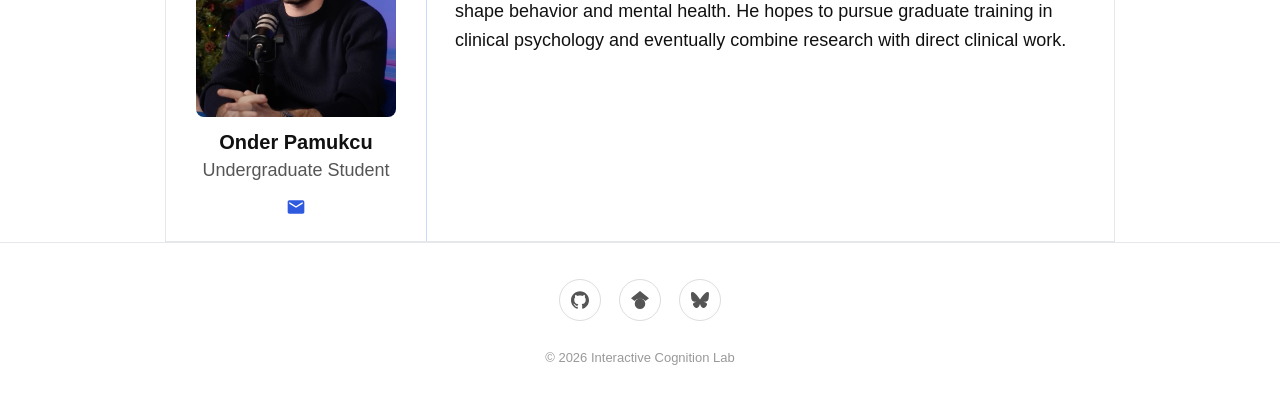
==== commit c0eddc41: "logo fix" ====
--- a/people.html
+++ b/people.html
@@ -2,6 +2,7 @@
 <html lang="en">
 <head>
   <meta charset="UTF-8">
+  <meta name="viewport" content="width=device-width, initial-scale=1">
   <title>People | InCog Lab</title>
 <meta name="description" content="Nina Rouhani">
 <meta property="og:title" content="Dr. Nina Rouhani">
--- a/styles.css
+++ b/styles.css
@@ -17,12 +17,8 @@
 }
 
 .mini-logo {
-  position: absolute;
-  top: 10px;
-  left: 20px;
-  width: 150px;
+  width: min(120px, 15vw);
   height: auto;
-  z-index: 20;
 }
 
 nav {
--- a/people.css
+++ b/people.css
@@ -4,6 +4,7 @@
   max-width: 950px;
   margin: 0 auto;
 }
+
 
 .person-row {
   display: flex;
@@ -125,4 +126,8 @@
   color: #111;
   line-height: 1.5;
   margin: 0 0 8px;
+}
+.mini-logo {
+  width: min(120px, 15vw);
+  height: auto;
 }
